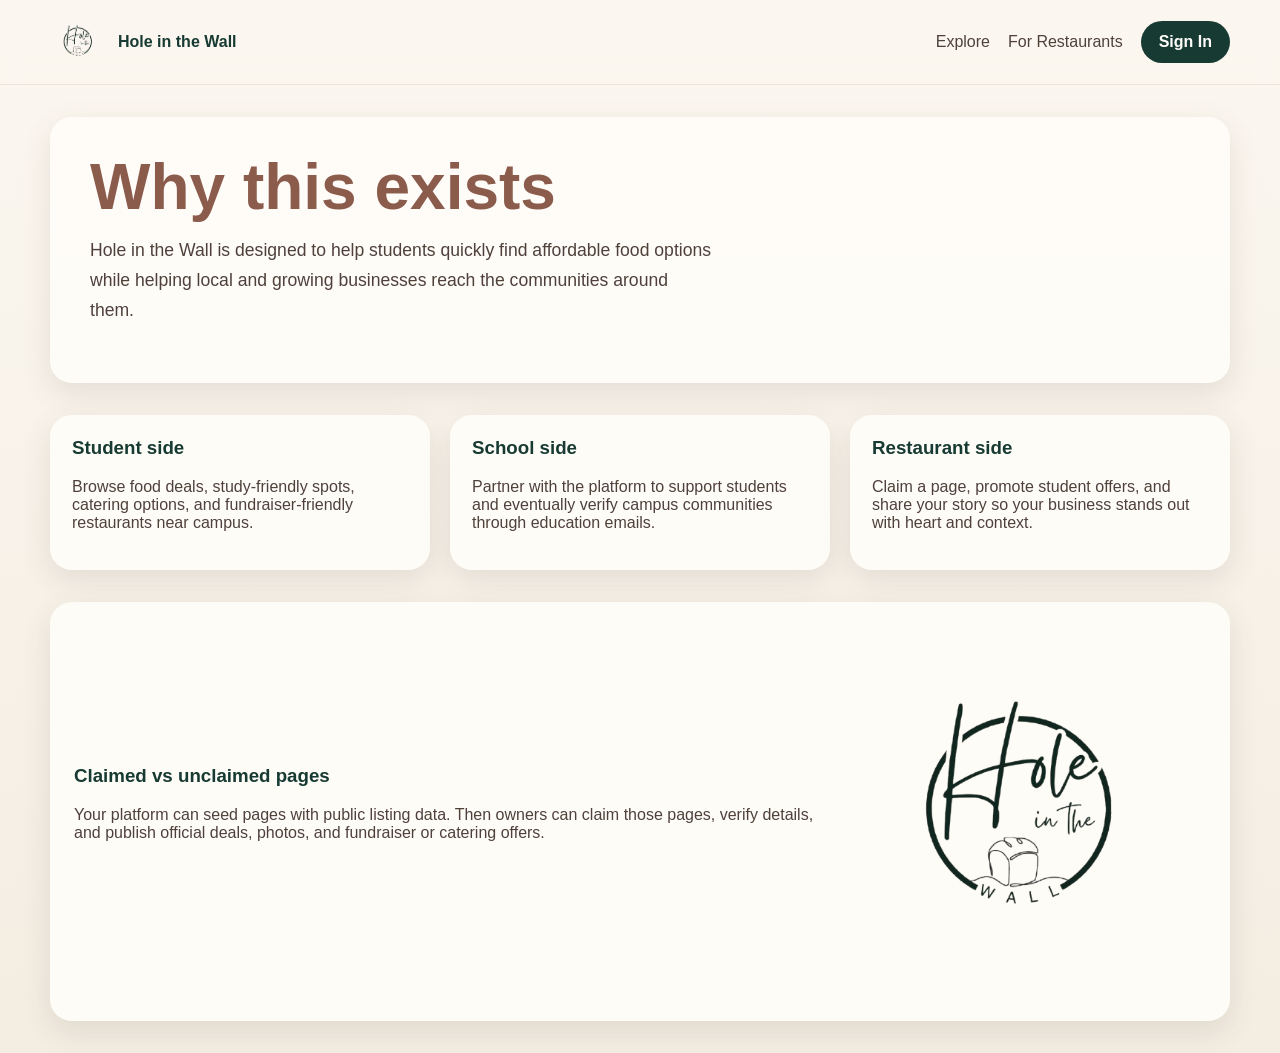
==== frontend/about.html @ f2aa4a0d "first commit! does not work but the baseline!" ====
<!DOCTYPE html>
<html lang="en">
<head>
  <meta charset="UTF-8">
  <meta name="viewport" content="width=device-width, initial-scale=1.0">
  <title>About | Hole in the Wall</title>
  <link rel="stylesheet" href="assets/css/styles.css">
</head>
<body>
  <header class="topbar">
    <div class="container nav">
      <a class="brand" href="index.html">
        <img src="assets/images/logo.png" alt="Hole in the Wall logo">
        <span>Hole in the Wall</span>
      </a>
      <nav class="nav-links">
        <a href="explore.html">Explore</a>
        <a href="portal.html">For Restaurants</a>
        <a href="sign-in.html" class="btn btn-primary">Sign In</a>
      </nav>
    </div>
  </header>

  <main class="section">
    <div class="container">
      <div class="hero-card">
        <h1 class="page-title">Why this exists</h1>
        <p class="subtitle">
          Hole in the Wall is designed to help students quickly find affordable food options while helping local and growing businesses reach the communities around them.
        </p>
      </div>

      <div class="section grid-3">
        <div class="card">
          <h3>Student side</h3>
          <p>Browse food deals, study-friendly spots, catering options, and fundraiser-friendly restaurants near campus.</p>
        </div>
        <div class="card">
          <h3>School side</h3>
          <p>Partner with the platform to support students and eventually verify campus communities through education emails.</p>
        </div>
        <div class="card">
          <h3>Restaurant side</h3>
          <p>Claim a page, promote student offers, and share your story so your business stands out with heart and context.</p>
        </div>
      </div>

      <div class="card info-banner">
        <div>
          <h3>Claimed vs unclaimed pages</h3>
          <p>
            Your platform can seed pages with public listing data. Then owners can claim those pages,
            verify details, and publish official deals, photos, and fundraiser or catering offers.
          </p>
        </div>
        <img src="assets/images/logo.png" alt="Logo preview">
      </div>
    </div>
  </main>
</body>
</html>
---- frontend/assets/css/styles.css ----
:root {
  --cream: #f4ede2;
  --beige: #e8d6bf;
  --brown: #8b5b4c;
  --deep-green: #173a33;
  --olive: #74896a;
  --text: #4f403a;
  --white: #fffdf9;
  --shadow: 0 10px 30px rgba(79, 64, 58, 0.12);
  --radius: 22px;
}

* {
  box-sizing: border-box;
}

body {
  margin: 0;
  font-family: Arial, Helvetica, sans-serif;
  color: var(--text);
  background: linear-gradient(180deg, #fbf7f0 0%, #f4ede2 100%);
}

a {
  color: inherit;
  text-decoration: none;
}

img {
  max-width: 100%;
  display: block;
}

.container {
  width: min(1180px, calc(100% - 32px));
  margin: 0 auto;
}

.topbar {
  position: sticky;
  top: 0;
  z-index: 50;
  backdrop-filter: blur(8px);
  background: rgba(251, 247, 240, 0.88);
  border-bottom: 1px solid rgba(139, 91, 76, 0.12);
}

.nav {
  display: flex;
  align-items: center;
  justify-content: space-between;
  gap: 16px;
  padding: 14px 0;
}

.brand {
  display: flex;
  align-items: center;
  gap: 12px;
  font-weight: 700;
  color: var(--deep-green);
}

.brand img {
  width: 56px;
  height: 56px;
  object-fit: contain;
}

.nav-links {
  display: flex;
  gap: 18px;
  align-items: center;
  flex-wrap: wrap;
}

.btn,
button {
  border: none;
  cursor: pointer;
  border-radius: 999px;
  padding: 12px 18px;
  font-weight: 700;
}

.btn-primary {
  background: var(--deep-green);
  color: var(--white);
}

.btn-secondary {
  background: var(--beige);
  color: var(--text);
}

.hero {
  padding: 56px 0 32px;
}

.hero-grid {
  display: grid;
  grid-template-columns: 1.2fr 0.8fr;
  gap: 28px;
  align-items: center;
}

.hero-card,
.card,
.panel,
.auth-card {
  background: rgba(255, 253, 249, 0.92);
  border-radius: var(--radius);
  box-shadow: var(--shadow);
}

.hero-card {
  padding: 40px;
}

.hero h1,
.page-title {
  font-size: clamp(2.3rem, 5vw, 4.5rem);
  line-height: 0.95;
  color: var(--brown);
  margin: 0 0 18px;
}

.subtitle {
  font-size: 1.1rem;
  line-height: 1.7;
  max-width: 64ch;
}

.badges,
.filter-row {
  display: flex;
  gap: 10px;
  flex-wrap: wrap;
  margin-top: 20px;
}

.badge,
.filter-chip {
  padding: 10px 14px;
  border-radius: 999px;
  background: #f2e2d1;
  color: var(--brown);
  font-size: 0.95rem;
}

.section {
  padding: 32px 0;
}

.grid-3 {
  display: grid;
  grid-template-columns: repeat(3, 1fr);
  gap: 20px;
}

.card {
  padding: 22px;
}

.card h3 {
  margin-top: 0;
  color: var(--deep-green);
}

.cta-row {
  display: flex;
  gap: 14px;
  flex-wrap: wrap;
  margin-top: 24px;
}

.info-banner {
  display: grid;
  grid-template-columns: 2fr 1fr;
  gap: 18px;
  align-items: center;
  padding: 24px;
}

.info-banner img {
  border-radius: 18px;
}

.footer {
  padding: 32px 0 50px;
  color: #6b5951;
}

.auth-wrap {
  min-height: calc(100vh - 90px);
  display: grid;
  place-items: center;
  padding: 42px 0;
}

.auth-card {
  width: min(520px, 100%);
  padding: 30px;
}

label {
  display: block;
  margin: 18px 0 8px;
  font-weight: 700;
}

input,
select,
textarea {
  width: 100%;
  border: 1px solid rgba(139, 91, 76, 0.2);
  border-radius: 14px;
  padding: 12px 14px;
  font: inherit;
  background: #fffdf9;
}

textarea {
  min-height: 120px;
  resize: vertical;
}

.helper {
  color: #7a675f;
  font-size: 0.94rem;
}

.split-layout {
  display: grid;
  grid-template-columns: 420px 1fr;
  gap: 18px;
  min-height: calc(100vh - 140px);
  padding-bottom: 26px;
}

.results-panel,
.map-panel,
.detail-layout,
.portal-layout {
  min-height: 70vh;
}

.results-panel {
  padding: 18px;
  overflow: auto;
}

.search-box {
  display: grid;
  grid-template-columns: 1.1fr 0.9fr auto;
  gap: 10px;
  margin-bottom: 14px;
}

.result-card {
  display: grid;
  gap: 10px;
  border: 1px solid rgba(139, 91, 76, 0.12);
  border-radius: 18px;
  padding: 16px;
  margin-top: 14px;
  background: #fffdf9;
}

.result-card h3 {
  margin: 0;
}

.meta {
  display: flex;
  gap: 8px;
  flex-wrap: wrap;
  color: #6d5b54;
  font-size: 0.95rem;
}

.map-panel {
  position: relative;
  background: linear-gradient(135deg, #efe4d4 0%, #dcc7ae 100%);
  border-radius: var(--radius);
  overflow: hidden;
  box-shadow: var(--shadow);
}

.fake-map {
  position: absolute;
  inset: 0;
  background-image:
    linear-gradient(rgba(255,255,255,0.32) 1px, transparent 1px),
    linear-gradient(90deg, rgba(255,255,255,0.32) 1px, transparent 1px);
  background-size: 70px 70px;
}

.pin {
  position: absolute;
  width: 18px;
  height: 18px;
  border-radius: 50% 50% 50% 0;
  transform: rotate(-45deg);
  background: var(--brown);
  border: 3px solid #fffaf4;
}

.pin::after {
  content: "";
  position: absolute;
  width: 6px;
  height: 6px;
  border-radius: 50%;
  background: #fffaf4;
  top: 3px;
  left: 3px;
}

.pin.active {
  background: var(--deep-green);
}

.detail-layout {
  display: grid;
  grid-template-columns: 1.2fr 0.8fr;
  gap: 20px;
}

.story-box,
.sidebar-box,
.portal-section {
  padding: 22px;
}

.photo-banner {
  height: 260px;
  border-radius: 20px;
  background: linear-gradient(135deg, #e9d0ae 0%, #f7eee1 100%);
  display: grid;
  place-items: center;
  color: var(--brown);
  font-size: 1.3rem;
  font-weight: 700;
}

.portal-layout {
  display: grid;
  grid-template-columns: 240px 1fr;
  gap: 18px;
}

.sidebar-nav {
  padding: 18px;
}

.sidebar-nav a {
  display: block;
  padding: 12px 14px;
  border-radius: 14px;
  margin-bottom: 10px;
}

.sidebar-nav a.active,
.sidebar-nav a:hover {
  background: #f1dfcc;
}

.table-like {
  display: grid;
  gap: 12px;
}

.table-row {
  display: grid;
  grid-template-columns: 1.4fr 1fr 1fr;
  gap: 14px;
  padding: 14px;
  border-radius: 16px;
  background: #fffaf5;
  border: 1px solid rgba(139, 91, 76, 0.1);
}

.small {
  font-size: 0.92rem;
  color: #7b675f;
}

@media (max-width: 960px) {
  .hero-grid,
  .grid-3,
  .split-layout,
  .detail-layout,
  .portal-layout,
  .info-banner {
    grid-template-columns: 1fr;
  }

  .search-box {
    grid-template-columns: 1fr;
  }

  .nav {
    align-items: flex-start;
    flex-direction: column;
  }
}
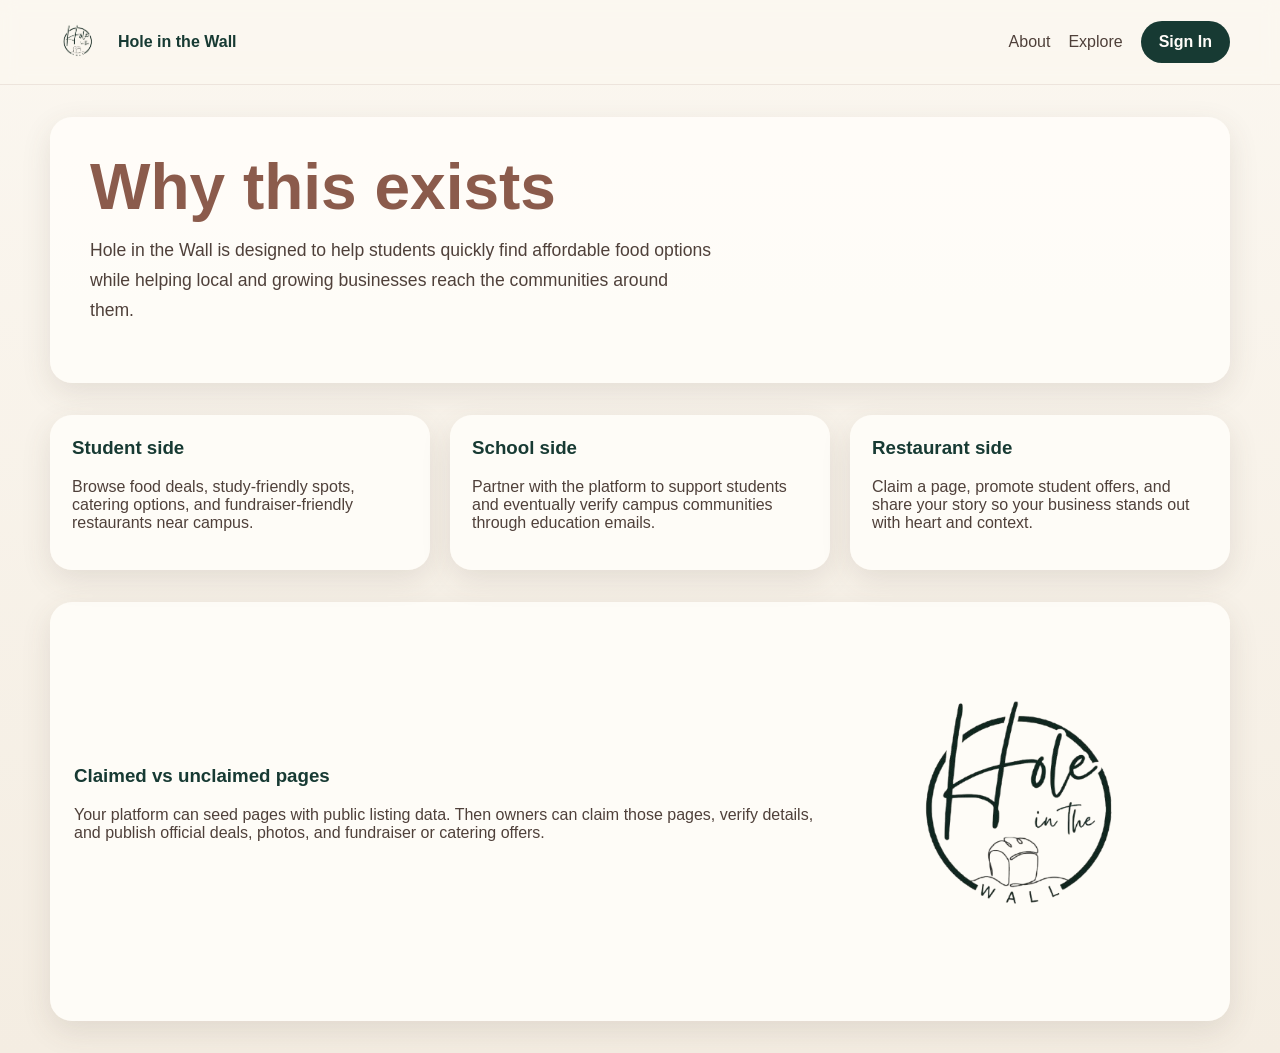
==== commit cdfe5d27: "at a good stopping point with email verification, page workings, map integration, and student and bu" ====
--- a/frontend/about.html
+++ b/frontend/about.html
@@ -1,11 +1,13 @@
 <!DOCTYPE html>
 <html lang="en">
+
 <head>
   <meta charset="UTF-8">
   <meta name="viewport" content="width=device-width, initial-scale=1.0">
   <title>About | Hole in the Wall</title>
   <link rel="stylesheet" href="assets/css/styles.css">
 </head>
+
 <body>
   <header class="topbar">
     <div class="container nav">
@@ -14,9 +16,13 @@
         <span>Hole in the Wall</span>
       </a>
       <nav class="nav-links">
+        <a href="about.html">About</a>
         <a href="explore.html">Explore</a>
-        <a href="portal.html">For Restaurants</a>
-        <a href="sign-in.html" class="btn btn-primary">Sign In</a>
+        <a id="student-dashboard-link" href="customer.html" style="display:none;">My deals</a>
+        <a id="restaurant-portal-link" href="portal.html" style="display:none;">Restaurant Portal</a>
+        <a id="profile-link" href="profile.html" class="profile-icon" style="display:none;" title="My profile"
+          aria-label="My profile">👤</a>
+        <a id="sign-in-link" href="login.html" class="btn btn-primary">Sign In</a>
       </nav>
     </div>
   </header>
@@ -26,22 +32,26 @@
       <div class="hero-card">
         <h1 class="page-title">Why this exists</h1>
         <p class="subtitle">
-          Hole in the Wall is designed to help students quickly find affordable food options while helping local and growing businesses reach the communities around them.
+          Hole in the Wall is designed to help students quickly find affordable food options while helping local and
+          growing businesses reach the communities around them.
         </p>
       </div>
 
       <div class="section grid-3">
         <div class="card">
           <h3>Student side</h3>
-          <p>Browse food deals, study-friendly spots, catering options, and fundraiser-friendly restaurants near campus.</p>
+          <p>Browse food deals, study-friendly spots, catering options, and fundraiser-friendly restaurants near campus.
+          </p>
         </div>
         <div class="card">
           <h3>School side</h3>
-          <p>Partner with the platform to support students and eventually verify campus communities through education emails.</p>
+          <p>Partner with the platform to support students and eventually verify campus communities through education
+            emails.</p>
         </div>
         <div class="card">
           <h3>Restaurant side</h3>
-          <p>Claim a page, promote student offers, and share your story so your business stands out with heart and context.</p>
+          <p>Claim a page, promote student offers, and share your story so your business stands out with heart and
+            context.</p>
         </div>
       </div>
 
@@ -57,5 +67,7 @@
       </div>
     </div>
   </main>
+  <script src="assets/js/app.js?v=2"></script>
 </body>
-</html>
+
+</html>
--- a/frontend/assets/css/styles.css
+++ b/frontend/assets/css/styles.css
@@ -14,6 +14,12 @@
   box-sizing: border-box;
 }
 
+vertical {
+  display: flex;
+  flex-direction: column;
+  gap: 50px;
+}
+
 body {
   margin: 0;
   font-family: Arial, Helvetica, sans-serif;
@@ -74,6 +80,11 @@
   flex-wrap: wrap;
 }
 
+.nav-links a.active {
+  background: var(--deep-green);
+  color: var(--white);
+}
+
 .btn,
 button {
   border: none;
@@ -93,6 +104,19 @@
   color: var(--text);
 }
 
+.profile-icon {
+  width: 38px;
+  height: 38px;
+  display: inline-flex;
+  align-items: center;
+  justify-content: center;
+  border-radius: 999px;
+  background: #efe3d3;
+  border: 1px solid rgba(139, 91, 76, 0.2);
+  font-size: 1rem;
+  line-height: 1;
+}
+
 .hero {
   padding: 56px 0 32px;
 }
@@ -148,6 +172,25 @@
   font-size: 0.95rem;
 }
 
+.filter-chip {
+  border: 1px solid transparent;
+  cursor: pointer;
+}
+
+.filter-chip.is-active {
+  outline: 2px solid rgba(23, 58, 51, 0.22);
+  transform: translateY(-1px);
+}
+
+/* Explore filter colors (same warm/earth palette family). */
+.chip-deals { background: #f5dfc6; color: #7a3f19; border-color: #e9c9a5; }
+.chip-catering { background: #dce8d8; color: #2f5448; border-color: #c2d8bc; }
+.chip-fundraising { background: #e7ddcf; color: #5b4a40; border-color: #d7c8b4; }
+
+.chip-meals { background: #f8ead7; color: #7b4d26; border-color: #ead2b3; }
+.chip-drinks { background: #d8e8e4; color: #2a5a52; border-color: #c0dad2; }
+.chip-dessert { background: #f3dfe7; color: #6a4358; border-color: #e7c8d6; }
+
 .section {
   padding: 32px 0;
 }
@@ -160,6 +203,7 @@
 
 .card {
   padding: 22px;
+  margin: 0, 14px 0;
 }
 
 .card h3 {
@@ -207,6 +251,12 @@
   display: block;
   margin: 18px 0 8px;
   font-weight: 700;
+}
+
+#map {
+  height: 400px;
+  width: 100%;
+  border-radius: 12px;
 }
 
 input,
@@ -238,6 +288,45 @@
   padding-bottom: 26px;
 }
 
+/* Explore page layout: fill viewport below topbar with scrollable sidebar. */
+.explore-main {
+  width: 100vw;
+  max-width: 100vw;
+  padding: 0;
+  margin: 0;
+  height: calc(100vh - 86px);
+}
+
+.explore-main .split-layout {
+  grid-template-columns: minmax(300px, 28%) 1fr;
+  gap: 0;
+  height: 100%;
+  min-height: 0;
+  padding: 0;
+  margin: 0;
+}
+
+.explore-main .results-panel {
+  background: #fffdf9;
+  border-radius: 0;
+  box-shadow: none;
+  border-right: 1px solid rgba(139, 91, 76, 0.16);
+  height: 100%;
+  overflow-y: auto;
+}
+
+.explore-main .map-panel {
+  background: transparent;
+  border-radius: 0;
+  box-shadow: none;
+  height: 100%;
+}
+
+.explore-main #map {
+  height: 100%;
+  border-radius: 0;
+}
+
 .results-panel,
 .map-panel,
 .detail-layout,
@@ -291,8 +380,8 @@
   position: absolute;
   inset: 0;
   background-image:
-    linear-gradient(rgba(255,255,255,0.32) 1px, transparent 1px),
-    linear-gradient(90deg, rgba(255,255,255,0.32) 1px, transparent 1px);
+    linear-gradient(rgba(255, 255, 255, 0.32) 1px, transparent 1px),
+    linear-gradient(90deg, rgba(255, 255, 255, 0.32) 1px, transparent 1px);
   background-size: 70px 70px;
 }
 
@@ -321,6 +410,22 @@
   background: var(--deep-green);
 }
 
+/* Leaflet custom pins by category color */
+.custom-pin-wrapper {
+  background: transparent;
+  border: none;
+}
+
+.custom-pin {
+  display: inline-block;
+  width: 18px;
+  height: 18px;
+  border-radius: 50% 50% 50% 0;
+  transform: rotate(-45deg);
+  border: 3px solid #fffaf4;
+  box-shadow: 0 2px 8px rgba(0, 0, 0, 0.25);
+}
+
 .detail-layout {
   display: grid;
   grid-template-columns: 1.2fr 0.8fr;
@@ -387,6 +492,7 @@
 }
 
 @media (max-width: 960px) {
+
   .hero-grid,
   .grid-3,
   .split-layout,
@@ -404,4 +510,4 @@
     align-items: flex-start;
     flex-direction: column;
   }
-}
+}
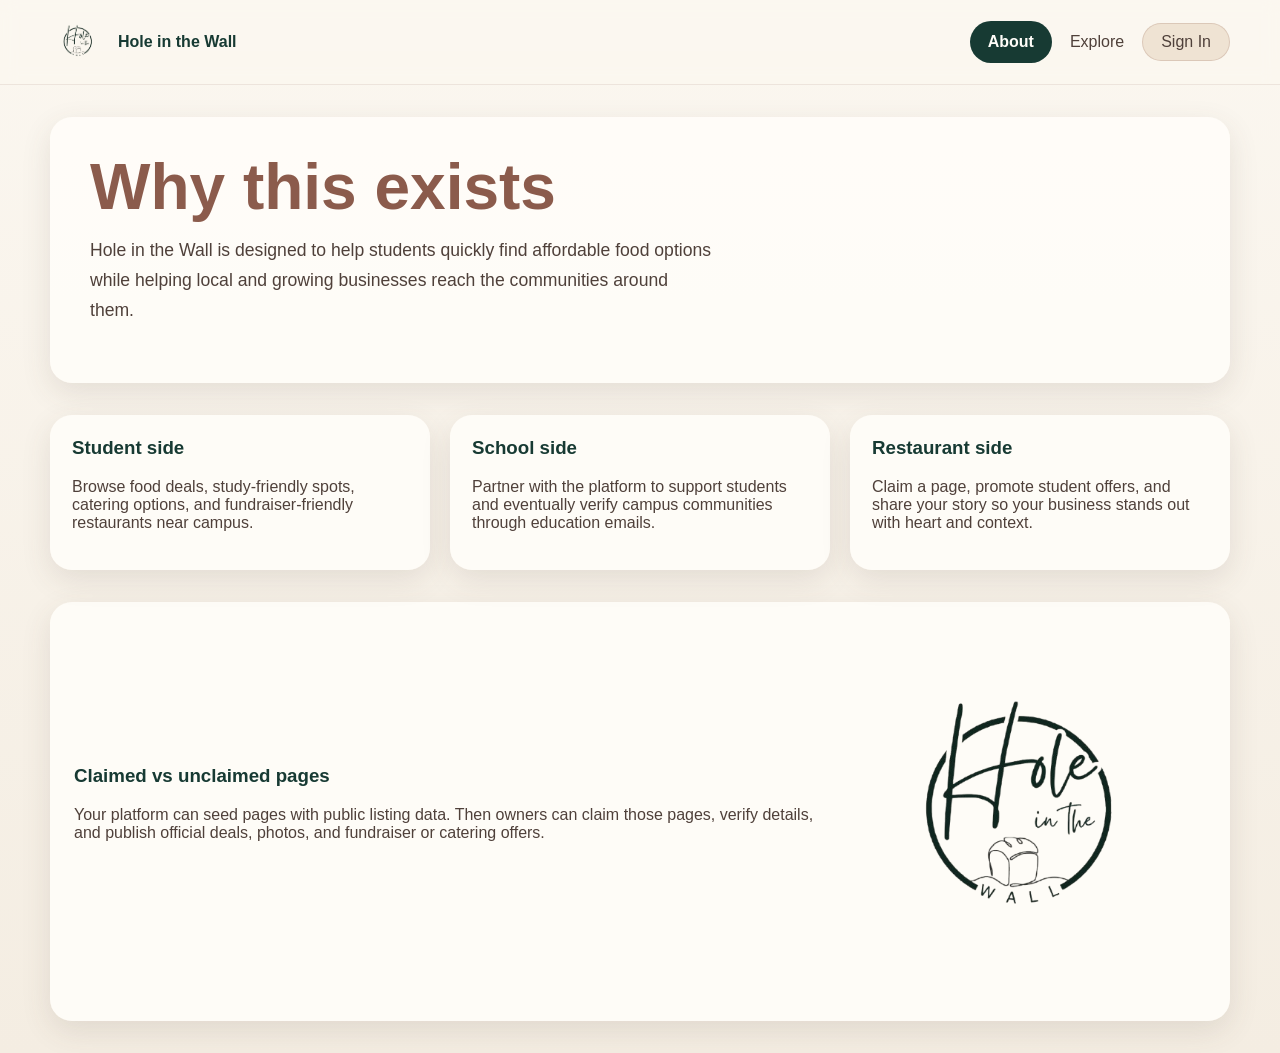
==== commit c05798f7: "adding some more features" ====
--- a/frontend/about.html
+++ b/frontend/about.html
@@ -16,13 +16,13 @@
         <span>Hole in the Wall</span>
       </a>
       <nav class="nav-links">
-        <a href="about.html">About</a>
+        <a href="about.html" class="btn btn-primary">About</a>
         <a href="explore.html">Explore</a>
         <a id="student-dashboard-link" href="customer.html" style="display:none;">My deals</a>
         <a id="restaurant-portal-link" href="portal.html" style="display:none;">Restaurant Portal</a>
         <a id="profile-link" href="profile.html" class="profile-icon" style="display:none;" title="My profile"
           aria-label="My profile">👤</a>
-        <a id="sign-in-link" href="login.html" class="btn btn-primary">Sign In</a>
+        <a id="sign-in-link" href="login.html" class="sign-in">Sign In</a>
       </nav>
     </div>
   </header>
--- a/frontend/assets/css/styles.css
+++ b/frontend/assets/css/styles.css
@@ -80,11 +80,6 @@
   flex-wrap: wrap;
 }
 
-.nav-links a.active {
-  background: var(--deep-green);
-  color: var(--white);
-}
-
 .btn,
 button {
   border: none;
@@ -117,6 +112,61 @@
   line-height: 1;
 }
 
+.status-screen {
+  display: none;
+  text-align: center;
+  padding: 18px;
+  border: 1px solid rgba(139, 91, 76, 0.2);
+  border-radius: 16px;
+  background: #fffaf5;
+  margin-top: 14px;
+}
+
+.status-screen.active {
+  display: block;
+}
+
+.status-icon {
+  width: 52px;
+  height: 52px;
+  margin: 0 auto 10px;
+  border-radius: 999px;
+  display: grid;
+  place-items: center;
+  font-size: 1.4rem;
+  font-weight: 700;
+  color: #fff;
+}
+
+.status-icon.sending {
+  background: var(--olive);
+  animation: pulse-status 1.1s infinite ease-in-out;
+}
+
+.status-icon.sent {
+  background: var(--deep-green);
+}
+
+@keyframes pulse-status {
+  0% { transform: scale(1); opacity: 1; }
+  50% { transform: scale(1.05); opacity: 0.75; }
+  100% { transform: scale(1); opacity: 1; }
+}
+
+.sign-in {
+  /* width: 38px; */
+  padding: 12px 18px;
+  height: 38px;
+  display: inline-flex;
+  align-items: center;
+  justify-content: center;
+  border-radius: 999px;
+  background: #efe3d3;
+  border: 1px solid rgba(139, 91, 76, 0.2);
+  font-size: 1rem;
+  line-height: 1;
+}
+
 .hero {
   padding: 56px 0 32px;
 }
@@ -183,13 +233,41 @@
 }
 
 /* Explore filter colors (same warm/earth palette family). */
-.chip-deals { background: #f5dfc6; color: #7a3f19; border-color: #e9c9a5; }
-.chip-catering { background: #dce8d8; color: #2f5448; border-color: #c2d8bc; }
-.chip-fundraising { background: #e7ddcf; color: #5b4a40; border-color: #d7c8b4; }
-
-.chip-meals { background: #f8ead7; color: #7b4d26; border-color: #ead2b3; }
-.chip-drinks { background: #d8e8e4; color: #2a5a52; border-color: #c0dad2; }
-.chip-dessert { background: #f3dfe7; color: #6a4358; border-color: #e7c8d6; }
+.chip-deals {
+  background: #f5dfc6;
+  color: #7a3f19;
+  border-color: #e9c9a5;
+}
+
+.chip-catering {
+  background: #dce8d8;
+  color: #2f5448;
+  border-color: #c2d8bc;
+}
+
+.chip-fundraising {
+  background: #e7ddcf;
+  color: #5b4a40;
+  border-color: #d7c8b4;
+}
+
+.chip-meals {
+  background: #f8ead7;
+  color: #7b4d26;
+  border-color: #ead2b3;
+}
+
+.chip-drinks {
+  background: #d8e8e4;
+  color: #2a5a52;
+  border-color: #c0dad2;
+}
+
+.chip-dessert {
+  background: #f3dfe7;
+  color: #6a4358;
+  border-color: #e7c8d6;
+}
 
 .section {
   padding: 32px 0;
